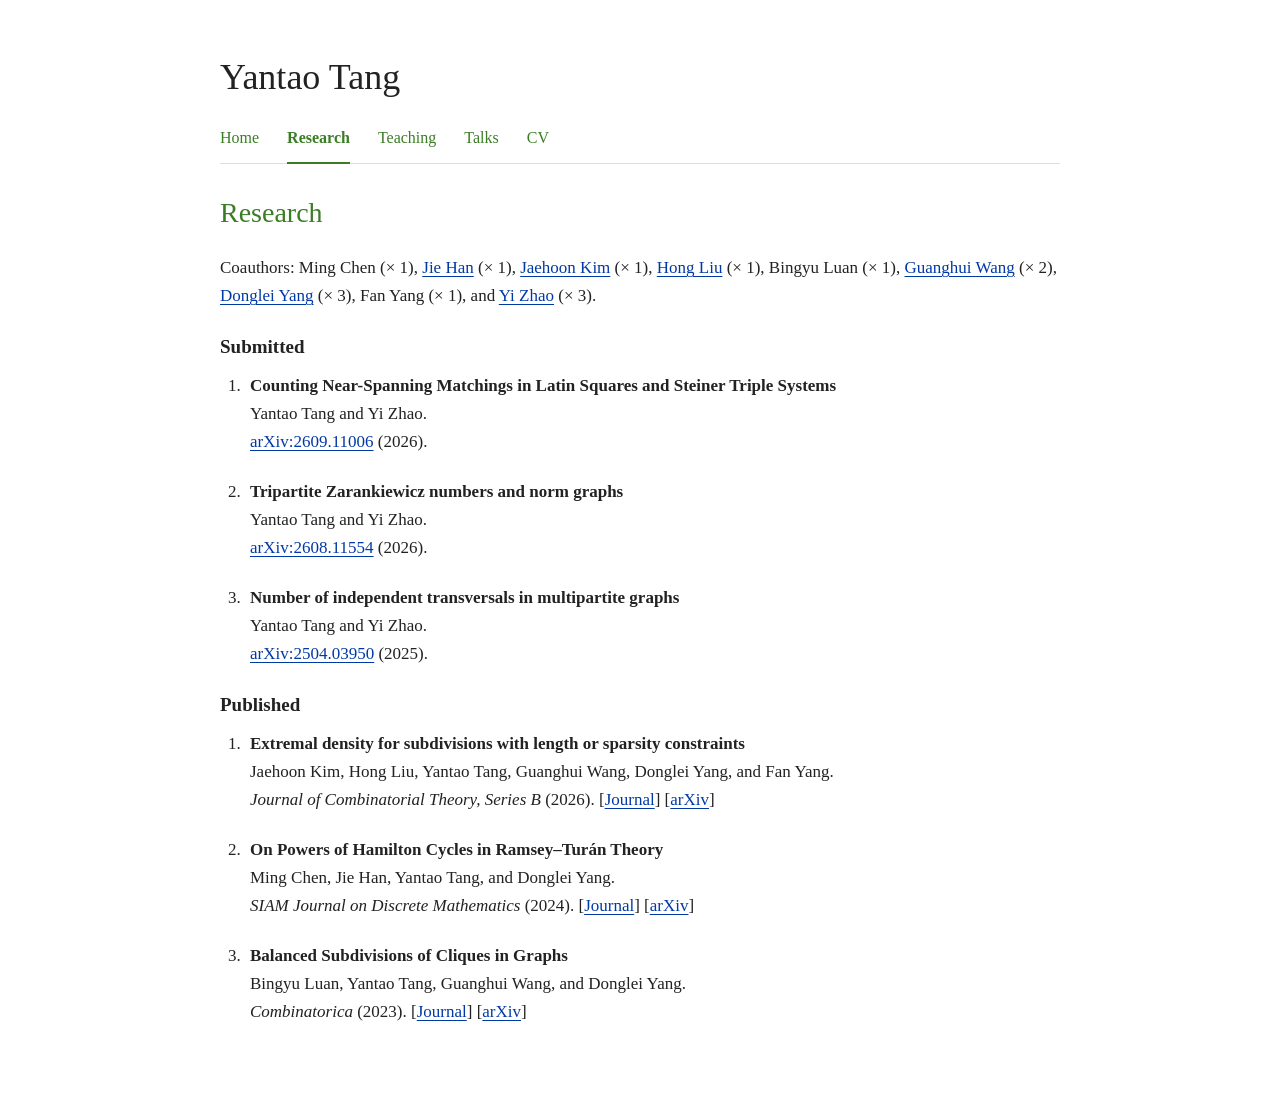
==== research.html @ e33f7684 "Add files via upload" ====
<!doctype html>
<html lang="en">
<head>
  <meta charset="utf-8">
  <meta name="viewport" content="width=device-width, initial-scale=1">
  <meta name="description" content="Research — Yantao Tang, Georgia State University.">
  <meta name="theme-color" content="#ffffff">
  <title>Research | Yantao Tang</title>
  <link rel="icon" href="assets/favicon.svg" type="image/svg+xml">
  <link rel="stylesheet" href="assets/styles.css">
</head>
<body>
<a class="skip-link" href="#main">Skip to content</a>
<div class="page">
<header><a class="site-name" href="index.html">Yantao Tang</a>
<nav class="site-nav" aria-label="Main navigation">
<a href="index.html">Home</a>
<a href="research.html" aria-current="page">Research</a>
<a href="teaching.html">Teaching</a>
<a href="talks.html">Talks</a>
<a href="assets/CV-YantaoTang-Homepage.pdf" aria-label="CV (PDF)">CV</a>
</nav>
</header>
<main id="main" class="page-content">
<section id="research" aria-labelledby="research-title">
        <h1 class="page-title" id="research-title">Research</h1>
        <p class="coauthors">Coauthors: Ming Chen <span class="coauthor-count">(× 1)</span>,
          <a href="https://jiehan773.github.io/">Jie Han</a> <span class="coauthor-count">(× 1)</span>,
          <a href="https://sites.google.com/view/jaehoon-kim/home">Jaehoon Kim</a> <span class="coauthor-count">(× 1)</span>,
          <a href="https://www.ibs.re.kr/ecopro/hongliu/">Hong Liu</a> <span class="coauthor-count">(× 1)</span>,
          Bingyu Luan <span class="coauthor-count">(× 1)</span>,
          <a href="https://faculty.sdu.edu.cn/wangguanghui1/en/index.htm">Guanghui Wang</a> <span class="coauthor-count">(× 2)</span>,
          <a href="https://faculty.sdu.edu.cn/yangdonglei1/en/index/1737681/list/index.htm">Donglei Yang</a> <span class="coauthor-count">(× 3)</span>,
          Fan Yang <span class="coauthor-count">(× 1)</span>, and
          <a href="https://math.gsu.edu/yzhao6/">Yi Zhao</a> <span class="coauthor-count">(× 3)</span>.</p>
        <h2 class="paper-group">Submitted</h2>
        <ol class="papers">
          <li>
            <span class="paper-title">Counting Near-Spanning Matchings in Latin Squares and Steiner Triple Systems</span><br>
            Yantao Tang and Yi Zhao.<br>
            <a href="https://arxiv.org/abs/2609.11006">arXiv:2609.11006</a> (2026).
          </li>
          <li>
            <span class="paper-title">Tripartite Zarankiewicz numbers and norm graphs</span><br>
            Yantao Tang and Yi Zhao.<br>
            <a href="https://arxiv.org/abs/2608.11554">arXiv:2608.11554</a> (2026).
          </li>
          <li>
            <span class="paper-title">Number of independent transversals in multipartite graphs</span><br>
            Yantao Tang and Yi Zhao.<br>
            <a href="https://arxiv.org/abs/2504.03950">arXiv:2504.03950</a> (2025).
          </li>
        </ol>
        <h2 class="paper-group">Published</h2>
        <ol class="papers">
          <li>
            <span class="paper-title">Extremal density for subdivisions with length or sparsity constraints</span><br>
            Jaehoon Kim, Hong Liu, Yantao Tang, Guanghui Wang, Donglei Yang, and Fan Yang.<br>
            <em>Journal of Combinatorial Theory, Series B</em> (2026).
            <span class="paper-links">[<a href="https://doi.org/10.1016/j.jctb.2025.11.001">Journal</a>] [<a href="https://arxiv.org/abs/2401.15403">arXiv</a>]</span>
          </li>
          <li>
            <span class="paper-title">On Powers of Hamilton Cycles in Ramsey–Turán Theory</span><br>
            Ming Chen, Jie Han, Yantao Tang, and Donglei Yang.<br>
            <em>SIAM Journal on Discrete Mathematics</em> (2024).
            <span class="paper-links">[<a href="https://doi.org/10.1137/24M163709X">Journal</a>] [<a href="https://arxiv.org/abs/2305.17360">arXiv</a>]</span>
          </li>
          <li>
            <span class="paper-title">Balanced Subdivisions of Cliques in Graphs</span><br>
            Bingyu Luan, Yantao Tang, Guanghui Wang, and Donglei Yang.<br>
            <em>Combinatorica</em> (2023).
            <span class="paper-links">[<a href="https://doi.org/10.1007/s00493-023-00039-2">Journal</a>] [<a href="https://arxiv.org/abs/2204.12012">arXiv</a>]</span>
          </li>
        </ol>
      </section>
</main>
</div>
</body>
</html>
---- assets/styles.css ----
/* Change these three colors to adjust the personal palette. */
:root {
  --olive: #3b7d25;
  --gsu-blue: #0039a6;
  --sdu-red: #9c0c13;
  --text: #222222;
  --secondary-text: #555555;
}

* { box-sizing: border-box; }
html { color-scheme: light; scroll-padding-top: 24px; }
body {
  margin: 0;
  background: #ffffff;
  color: var(--text);
  font-family: Georgia, 'Times New Roman', serif;
  font-size: 17px;
  line-height: 1.65;
  -webkit-font-smoothing: antialiased;
}
.page { max-width: 900px; margin: 55px auto 75px; padding: 0 30px; }
h1, h2, h3, p { margin: 0; }
h1 { font-size: 36px; line-height: 1.25; font-weight: 400; }
h2 { margin-bottom: 18px; color: var(--olive); font-size: 25px; line-height: 1.35; font-weight: 400; }
h3 { margin: 24px 0 12px; font-size: 19px; font-weight: 600; }
p + p { margin-top: 16px; }
a { color: var(--gsu-blue); text-decoration-line: underline; text-decoration-thickness: 1px; text-underline-offset: 3px; }
a:visited { color: var(--sdu-red); }
a:hover { text-decoration-thickness: 2px; }
a:focus-visible { outline: 2px solid var(--gsu-blue); outline-offset: 4px; }
nav { display: flex; flex-wrap: wrap; gap: 4px 26px; margin-top: 12px; }
nav a { display: inline-flex; align-items: center; min-height: 40px; font-size: 16px; }
.introduction { display: grid; grid-template-columns: minmax(0, 1fr) 220px; align-items: start; gap: 32px; margin-top: 26px; }
.introduction-copy { min-width: 0; }
.portrait { display: block; width: 220px; height: 275px; object-fit: cover; object-position: 32% 50%; }
section { margin-top: 42px; }
ul, ol { margin: 0; padding-left: 25px; }
.papers li { padding-left: 5px; margin-bottom: 22px; }
.papers li:last-child { margin-bottom: 0; }
.paper-title { font-weight: 600; }
.paper-links { white-space: nowrap; }
.teaching { margin-top: 12px; }
.teaching li { padding-left: 3px; margin-bottom: 8px; }
.talks li { padding-left: 3px; margin-bottom: 18px; }
.talk-detail { color: var(--secondary-text); }
.math { font-style: italic; white-space: nowrap; }
.skip-link { position: absolute; top: -100px; left: 16px; background: #fff; padding: 6px 12px; }
.skip-link:focus { top: 10px; }

@media (max-width: 720px) {
  .introduction { grid-template-columns: minmax(0, 1fr); gap: 26px; }
  .portrait { order: -1; justify-self: center; width: 208px; height: 260px; max-width: 100%; }
}

@media (max-width: 600px) {
  body { font-size: 16px; }
  .page { margin: 30px auto 45px; padding: 0 20px; }
  h1 { font-size: 32px; }
  h2 { font-size: 23px; }
  h3 { font-size: 18px; }
  nav { gap: 3px 22px; }
  nav a { min-height: 44px; }
  section { margin-top: 34px; }
  ul, ol { padding-left: 22px; }
  .papers li { padding-left: 2px; }
}

@media print {
  .page { max-width: none; margin: 0; padding: 0; }
  body { font-size: 11pt; }
  nav, .skip-link { display: none; }
  .introduction { grid-template-columns: minmax(0, 1fr) 150px; gap: 24px; }
  .portrait { order: 0; width: 150px; height: 187.5px; }
  a, a:visited { color: var(--text); }
  h2, h3 { break-after: avoid; }
  li { break-inside: avoid; }
}

/* Shared navigation for the separate static pages. */
.site-name { display: block; margin: 0; font-size: 36px; line-height: 1.25; font-weight: 400; }
.site-name, .site-name:link, .site-name:visited, .site-name:hover, .site-name:active, .site-name:focus { color: var(--text); text-decoration: none; }
.site-nav { gap: 4px 28px; margin-top: 20px; border-bottom: 1px solid #dddddd; }
.site-nav a { min-height: 44px; padding: 4px 0 10px; margin-bottom: -1px; border-bottom: 2px solid transparent; text-decoration: none; }
.site-nav a, .site-nav a:visited, .site-nav a:hover, .site-nav a:active, .site-nav a:focus { color: var(--olive); }
.site-nav a[aria-current="page"] { border-bottom-color: var(--olive); font-weight: 600; }
.page-content > section { margin-top: 30px; }
.page-title { margin-bottom: 22px; color: var(--olive); font-size: 28px; line-height: 1.35; font-weight: 400; }
@media (max-width: 600px) {
  .site-name { font-size: 32px; }
  .site-nav { gap: 2px 21px; margin-top: 16px; }
  .page-title { font-size: 25px; }
}
@media print { .site-nav { display: none; } }

.paper-group { margin: 24px 0 12px; color: var(--text); font-size: 19px; font-weight: 600; }
@media (max-width: 600px) { .paper-group { font-size: 18px; } }

.coauthor-count { white-space: nowrap; }
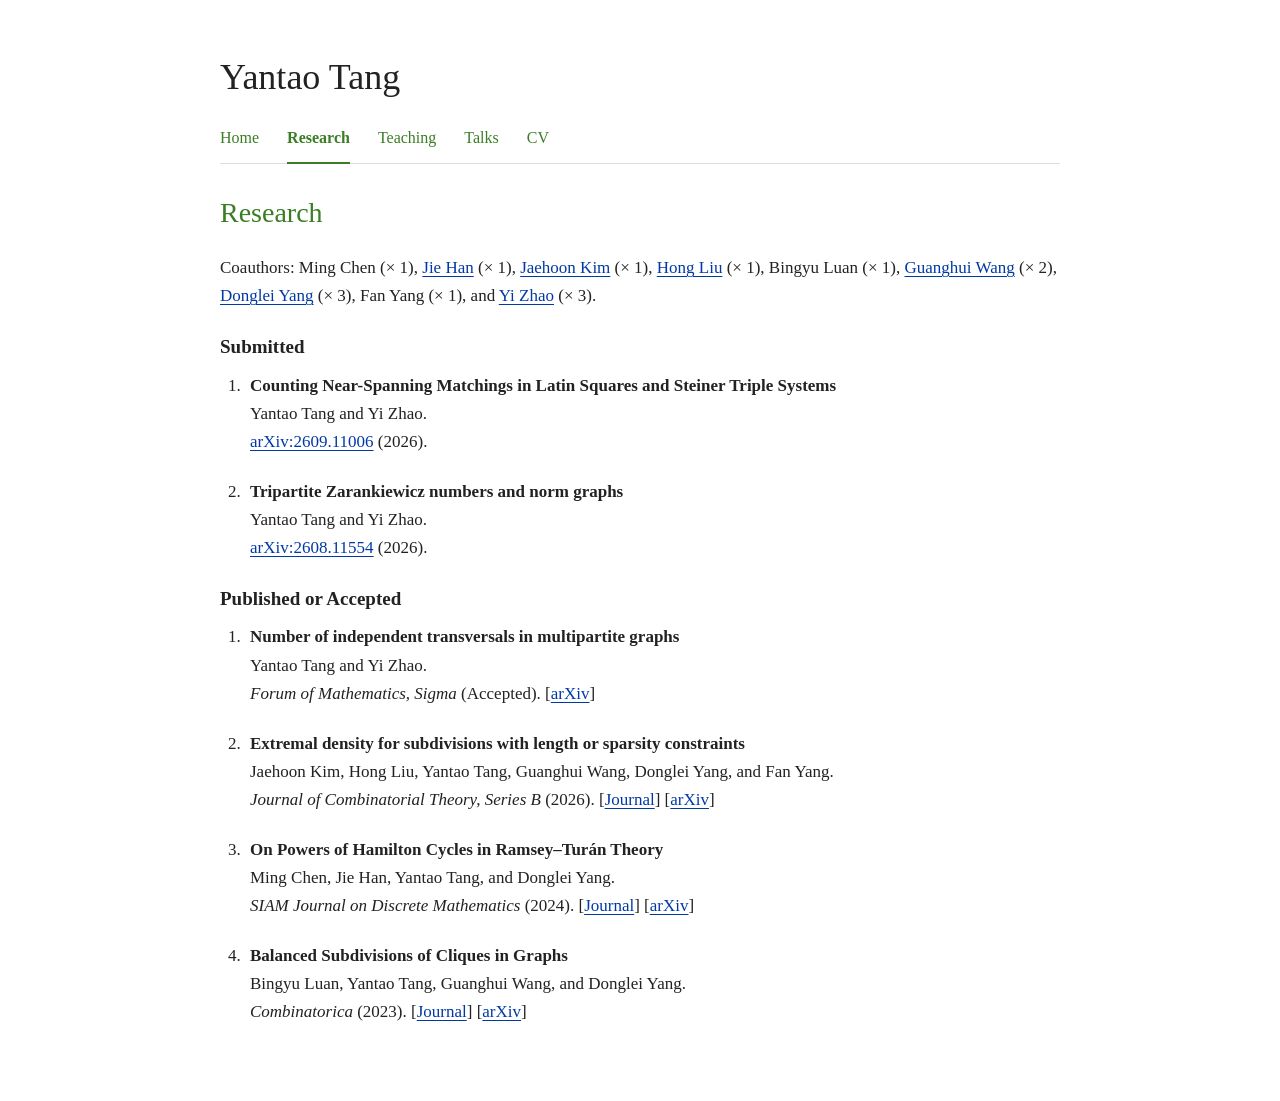
==== commit f18e1a7e: "Update research.html" ====
--- a/research.html
+++ b/research.html
@@ -18,7 +18,7 @@
 <a href="research.html" aria-current="page">Research</a>
 <a href="teaching.html">Teaching</a>
 <a href="talks.html">Talks</a>
-<a href="assets/CV-YantaoTang-Homepage.pdf" aria-label="CV (PDF)">CV</a>
+<a href="assets/YantaoTang-CV-Homepage.pdf" aria-label="CV (PDF)">CV</a>
 </nav>
 </header>
 <main id="main" class="page-content">
@@ -45,14 +45,15 @@
             Yantao Tang and Yi Zhao.<br>
             <a href="https://arxiv.org/abs/2608.11554">arXiv:2608.11554</a> (2026).
           </li>
+        </ol>
+        <h2 class="paper-group">Published or Accepted</h2>
+        <ol class="papers">
           <li>
             <span class="paper-title">Number of independent transversals in multipartite graphs</span><br>
             Yantao Tang and Yi Zhao.<br>
-            <a href="https://arxiv.org/abs/2504.03950">arXiv:2504.03950</a> (2025).
+            <em>Forum of Mathematics, Sigma</em> (Accepted).
+            <span class="paper-links">[<a href="https://arxiv.org/abs/2504.03950">arXiv</a>]</span>
           </li>
-        </ol>
-        <h2 class="paper-group">Published</h2>
-        <ol class="papers">
           <li>
             <span class="paper-title">Extremal density for subdivisions with length or sparsity constraints</span><br>
             Jaehoon Kim, Hong Liu, Yantao Tang, Guanghui Wang, Donglei Yang, and Fan Yang.<br>
